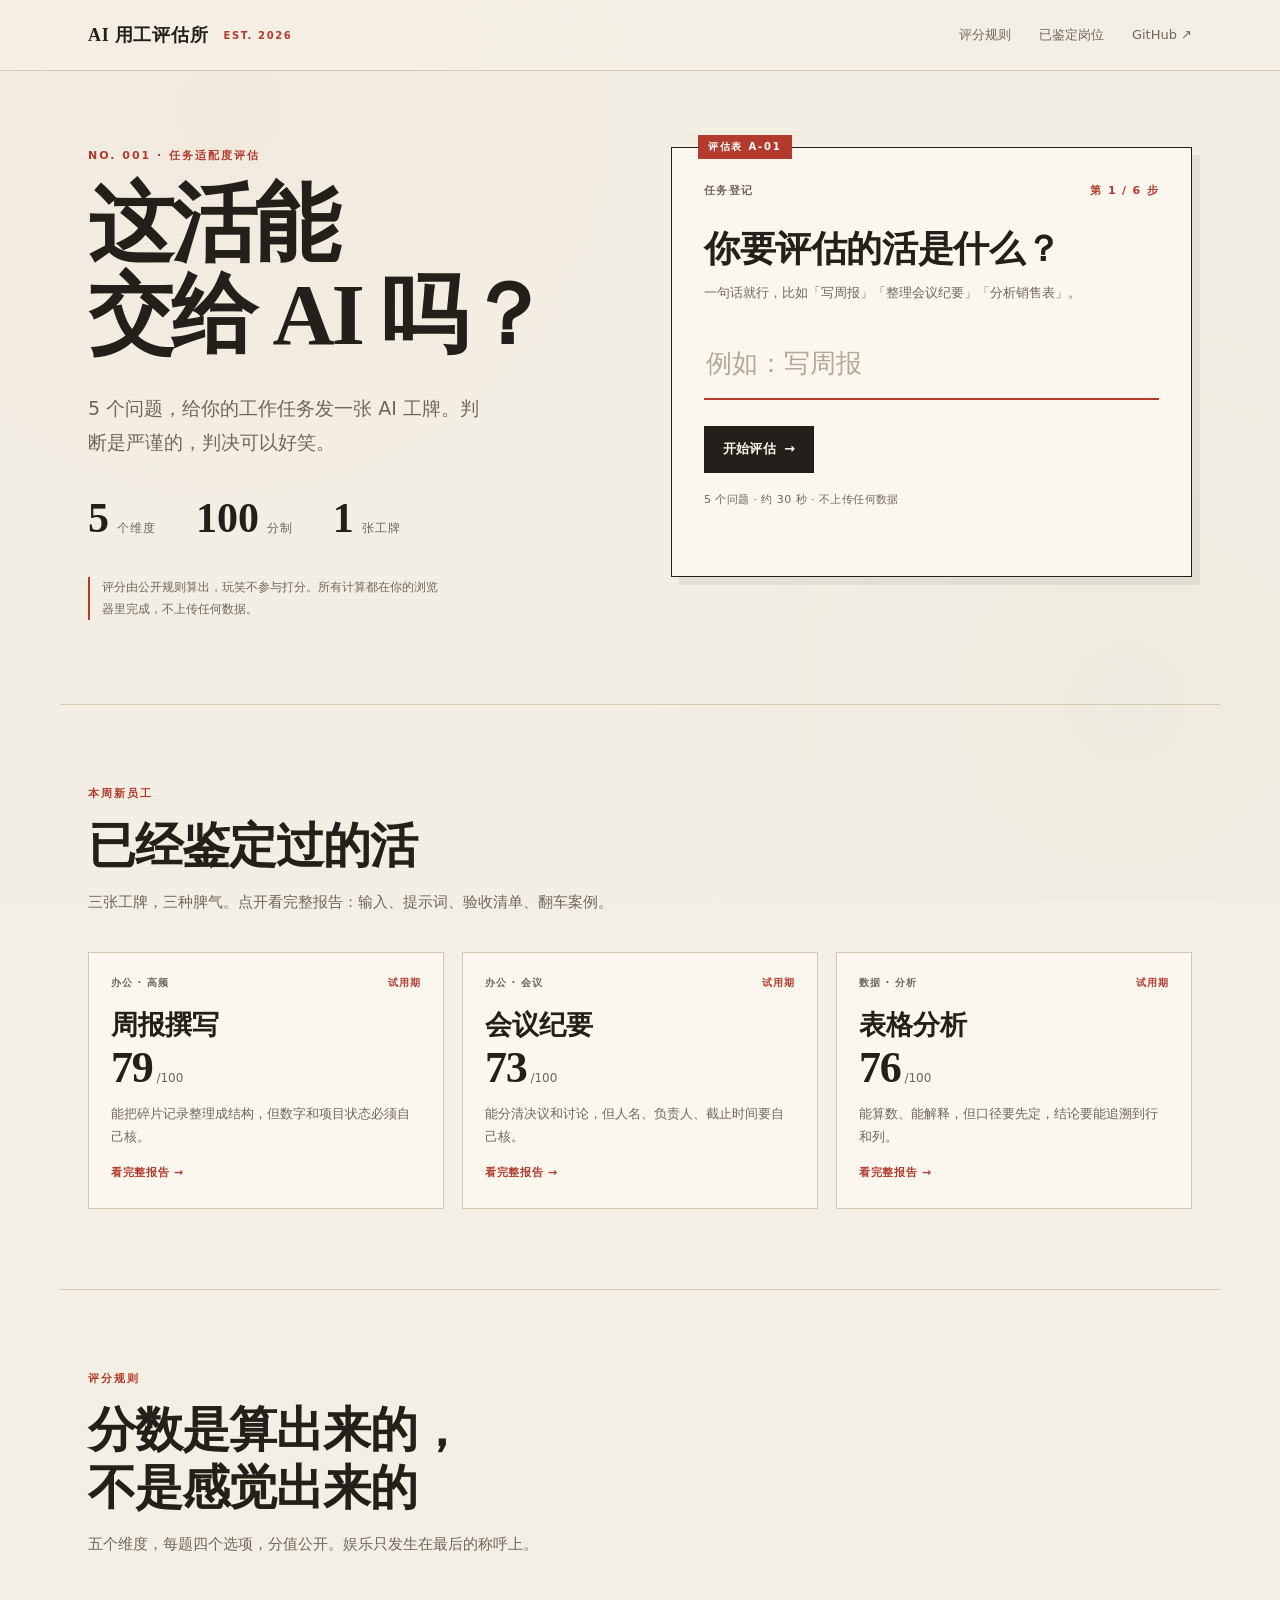
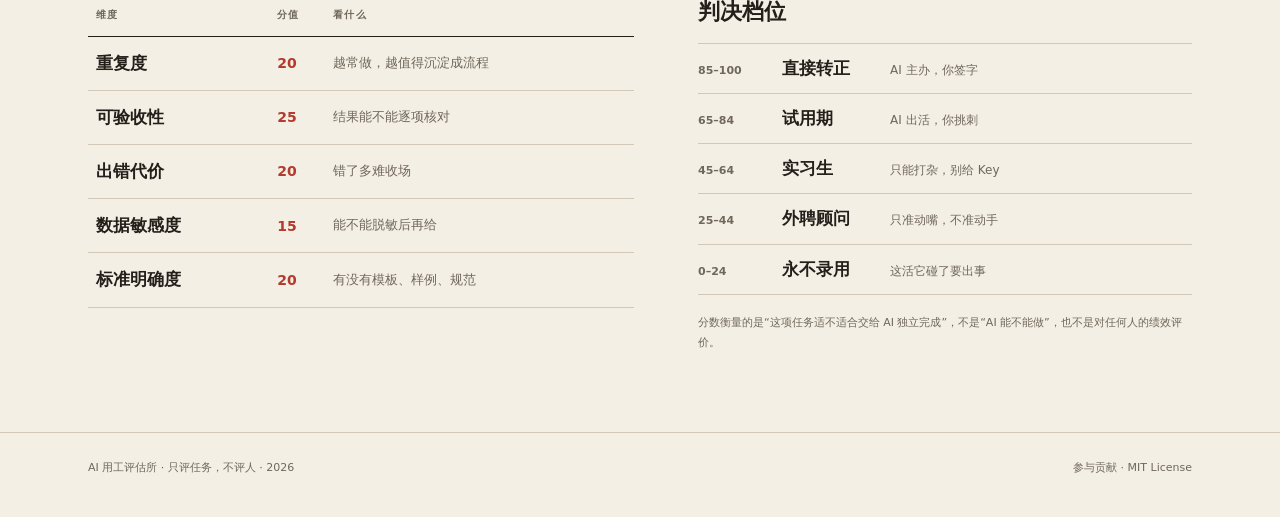
==== index.html @ 8b58a0d5 "feat: AI 用工评估所 MVP" ====
<!doctype html>
<html lang="zh-CN">
<head>
  <meta charset="utf-8">
  <meta name="viewport" content="width=device-width, initial-scale=1">
  <title>这活能交给 AI 吗？· AI 用工评估所</title>
  <meta name="description" content="5 个问题，给你的工作任务发一张 AI 工牌。5 个维度、100 分，严谨打分，判决可以好笑。">
  <meta property="og:title" content="这活能交给 AI 吗？">
  <meta property="og:description" content="给每个工作任务发一张 AI 工牌。严谨打分，判决可以好笑。">
  <meta property="og:type" content="website">
  <link rel="icon" href="data:image/svg+xml,%3Csvg xmlns='http://www.w3.org/2000/svg' viewBox='0 0 64 64'%3E%3Crect width='64' height='64' fill='%23f4efe4'/%3E%3Ccircle cx='32' cy='32' r='25' fill='none' stroke='%23b23b2e' stroke-width='4'/%3E%3Ctext x='32' y='40' font-size='18' font-family='sans-serif' font-weight='bold' text-anchor='middle' fill='%23b23b2e'%3E AI%3C/text%3E%3C/svg%3E">
  <link rel="stylesheet" href="assets/styles.css">
</head>
<body>
  <div class="grain" aria-hidden="true"></div>

  <header class="nav">
    <div class="wrap nav-inner">
      <a class="brand" href="./">AI 用工评估所 <span>EST. 2026</span></a>
      <nav aria-label="主导航">
        <a href="#rules">评分规则</a>
        <a href="#jobs">已鉴定岗位</a>
        <a id="repo-link" href="https://github.com/" target="_blank" rel="noopener">GitHub ↗</a>
      </nav>
    </div>
  </header>

  <main>
    <section class="hero wrap" id="hero">
      <div class="hero-copy">
        <p class="eyebrow">NO. 001 · 任务适配度评估</p>
        <h1>这活能<br><span class="nowrap">交给 AI 吗？</span></h1>
        <p class="lede">5 个问题，给你的工作任务发一张 AI 工牌。判断是严谨的，判决可以好笑。</p>
        <ul class="facts">
          <li><strong>5</strong><span>个维度</span></li>
          <li><strong>100</strong><span>分制</span></li>
          <li><strong>1</strong><span>张工牌</span></li>
        </ul>
        <p class="fineprint">评分由公开规则算出，玩笑不参与打分。所有计算都在你的浏览器里完成，不上传任何数据。</p>
      </div>

      <div class="quiz" id="quiz" aria-live="polite">
        <noscript><p>这个评估器需要 JavaScript。请开启后刷新页面。</p></noscript>
      </div>
    </section>

    <section class="result-section" id="result" hidden></section>

    <section class="section wrap" id="jobs">
      <div class="section-head">
        <p class="eyebrow">本周新员工</p>
        <h2>已经鉴定过的活</h2>
        <p>三张工牌，三种脾气。点开看完整报告：输入、提示词、验收清单、翻车案例。</p>
      </div>
      <div class="jobs">
        <a class="job" href="scenarios/weekly-report.md" data-repo-path="scenarios/weekly-report.md">
          <div class="job-top"><span class="tag">办公 · 高频</span><span class="verdict">试用期</span></div>
          <h3>周报撰写</h3>
          <p class="job-score">79<span>/100</span></p>
          <p>能把碎片记录整理成结构，但数字和项目状态必须自己核。</p>
          <span class="job-link">看完整报告 →</span>
        </a>
        <a class="job" href="scenarios/meeting-notes.md" data-repo-path="scenarios/meeting-notes.md">
          <div class="job-top"><span class="tag">办公 · 会议</span><span class="verdict">试用期</span></div>
          <h3>会议纪要</h3>
          <p class="job-score">73<span>/100</span></p>
          <p>能分清决议和讨论，但人名、负责人、截止时间要自己核。</p>
          <span class="job-link">看完整报告 →</span>
        </a>
        <a class="job" href="scenarios/spreadsheet-analysis.md" data-repo-path="scenarios/spreadsheet-analysis.md">
          <div class="job-top"><span class="tag">数据 · 分析</span><span class="verdict">试用期</span></div>
          <h3>表格分析</h3>
          <p class="job-score">76<span>/100</span></p>
          <p>能算数、能解释，但口径要先定，结论要能追溯到行和列。</p>
          <span class="job-link">看完整报告 →</span>
        </a>
      </div>
    </section>

    <section class="section wrap" id="rules">
      <div class="section-head">
        <p class="eyebrow">评分规则</p>
        <h2>分数是算出来的，<br>不是感觉出来的</h2>
        <p>五个维度，每题四个选项，分值公开。娱乐只发生在最后的称呼上。</p>
      </div>
      <div class="rules-grid">
        <table class="rules-table">
          <thead>
            <tr><th>维度</th><th>分值</th><th>看什么</th></tr>
          </thead>
          <tbody>
            <tr><th>重复度</th><td>20</td><td>越常做，越值得沉淀成流程</td></tr>
            <tr><th>可验收性</th><td>25</td><td>结果能不能逐项核对</td></tr>
            <tr><th>出错代价</th><td>20</td><td>错了多难收场</td></tr>
            <tr><th>数据敏感度</th><td>15</td><td>能不能脱敏后再给</td></tr>
            <tr><th>标准明确度</th><td>20</td><td>有没有模板、样例、规范</td></tr>
          </tbody>
        </table>
        <div class="rules-note">
          <h3>判决档位</h3>
          <ul class="verdict-list">
            <li><b>85–100</b><span>直接转正</span><em>AI 主办，你签字</em></li>
            <li><b>65–84</b><span>试用期</span><em>AI 出活，你挑刺</em></li>
            <li><b>45–64</b><span>实习生</span><em>只能打杂，别给 Key</em></li>
            <li><b>25–44</b><span>外聘顾问</span><em>只准动嘴，不准动手</em></li>
            <li><b>0–24</b><span>永不录用</span><em>这活它碰了要出事</em></li>
          </ul>
          <p class="rules-fine">分数衡量的是“这项任务适不适合交给 AI 独立完成”，不是“AI 能不能做”，也不是对任何人的绩效评价。</p>
        </div>
      </div>
    </section>
  </main>

  <footer class="footer">
    <div class="wrap footer-inner">
      <p>AI 用工评估所 · 只评任务，不评人 · <span id="year">2026</span></p>
      <p><a href="CONTRIBUTING.md" data-repo-path="CONTRIBUTING.md">参与贡献</a> · <a href="LICENSE" data-repo-path="LICENSE">MIT License</a></p>
    </div>
  </footer>

  <script src="assets/app.js"></script>
</body>
</html>
---- assets/styles.css ----
:root {
  --paper: #f4efe4;
  --paper-soft: #fbf7ee;
  --paper-deep: #ece4d4;
  --ink: #231f1a;
  --muted: #6f675b;
  --line: #d3c8b5;
  --line-soft: #e2d8c6;
  --red: #b23b2e;
  --red-dark: #8f2d23;
  --green: #3d6b4f;
  --gold: #a8792c;
  --serif: "Songti SC", "STSong", "SimSun", Georgia, serif;
  --sans: "PingFang SC", "Microsoft YaHei", "Noto Sans SC", system-ui, sans-serif;
  --shadow: 8px 8px 0 rgba(35, 31, 26, 0.07);
}

* { box-sizing: border-box; }

html {
  scroll-behavior: smooth;
  -webkit-text-size-adjust: 100%;
}

body {
  margin: 0;
  background: var(--paper);
  color: var(--ink);
  font-family: var(--sans);
  font-size: 16px;
  line-height: 1.6;
  -webkit-font-smoothing: antialiased;
}

[hidden] { display: none !important; }

::selection {
  background: var(--red);
  color: var(--paper-soft);
}

a {
  color: inherit;
  text-decoration: none;
}

a:hover { text-decoration: underline; }

button, input { font: inherit; }

button { color: inherit; }

:focus-visible {
  outline: 2px dashed var(--red);
  outline-offset: 3px;
}

.sr-only {
  position: absolute;
  width: 1px;
  height: 1px;
  padding: 0;
  margin: -1px;
  overflow: hidden;
  clip: rect(0, 0, 0, 0);
  white-space: nowrap;
  border: 0;
}

.grain {
  position: fixed;
  inset: 0;
  z-index: 0;
  pointer-events: none;
  opacity: 0.5;
  background-image:
    repeating-linear-gradient(0deg, rgba(35, 31, 26, 0.022) 0, rgba(35, 31, 26, 0.022) 1px, transparent 1px, transparent 4px),
    radial-gradient(circle at 18% 12%, rgba(178, 59, 46, 0.05), transparent 34%),
    radial-gradient(circle at 88% 78%, rgba(61, 107, 79, 0.05), transparent 38%);
}

.wrap {
  width: 100%;
  max-width: 1160px;
  margin: 0 auto;
  padding: 0 28px;
  position: relative;
  z-index: 1;
}

/* ---------- nav ---------- */

.nav {
  position: sticky;
  top: 0;
  z-index: 20;
  background: rgba(244, 239, 228, 0.9);
  backdrop-filter: blur(10px);
  border-bottom: 1px solid var(--line);
}

.nav-inner {
  display: flex;
  align-items: center;
  justify-content: space-between;
  min-height: 70px;
  gap: 24px;
}

.brand {
  font-family: var(--serif);
  font-weight: 700;
  font-size: 18px;
  letter-spacing: 0.04em;
  white-space: nowrap;
}

.brand span {
  display: inline-block;
  margin-left: 10px;
  font-family: var(--sans);
  font-size: 10px;
  font-weight: 600;
  letter-spacing: 0.16em;
  color: var(--red);
  vertical-align: 2px;
}

.nav nav {
  display: flex;
  align-items: center;
  gap: 28px;
  font-size: 13px;
  color: var(--muted);
}

.nav nav a:hover {
  color: var(--ink);
  text-decoration: none;
}

/* ---------- hero ---------- */

.hero {
  display: grid;
  grid-template-columns: 1fr 1.02fr;
  gap: 72px;
  align-items: start;
  padding-top: 76px;
  padding-bottom: 84px;
}

.eyebrow {
  margin: 0 0 14px;
  font-size: 11px;
  font-weight: 700;
  letter-spacing: 0.18em;
  color: var(--red);
}

.hero h1 {
  margin: 0;
  font-family: var(--serif);
  font-size: clamp(52px, 6.8vw, 86px);
  font-weight: 700;
  line-height: 1.06;
  letter-spacing: -0.035em;
}

.nowrap { white-space: nowrap; }

.lede {
  max-width: 21em;
  margin: 30px 0 0;
  font-size: 19px;
  line-height: 1.8;
  color: var(--muted);
}

.facts {
  display: flex;
  gap: 40px;
  margin: 38px 0 0;
  padding: 0;
  list-style: none;
}

.facts li {
  display: flex;
  align-items: baseline;
  gap: 8px;
}

.facts strong {
  font-family: var(--serif);
  font-size: 42px;
  line-height: 1;
  font-weight: 700;
}

.facts span {
  font-size: 12px;
  color: var(--muted);
  letter-spacing: 0.08em;
}

.fineprint {
  max-width: 30em;
  margin: 38px 0 0;
  padding-left: 12px;
  border-left: 2px solid var(--red);
  font-size: 12px;
  line-height: 1.8;
  color: var(--muted);
}

/* ---------- quiz ---------- */

.quiz {
  position: relative;
  background: var(--paper-soft);
  border: 1.5px solid var(--ink);
  box-shadow: var(--shadow);
  padding: 34px 32px 28px;
  min-height: 430px;
}

.quiz::before {
  content: "评估表 A-01";
  position: absolute;
  top: -13px;
  left: 26px;
  padding: 4px 10px;
  background: var(--red);
  color: #fff;
  font-size: 10px;
  font-weight: 700;
  letter-spacing: 0.18em;
}

.quiz-head {
  display: flex;
  align-items: center;
  justify-content: space-between;
  gap: 16px;
  font-size: 11px;
  font-weight: 600;
  letter-spacing: 0.12em;
  color: var(--muted);
}

.quiz-step {
  font-variant-numeric: tabular-nums;
  color: var(--red);
}

.quiz-q {
  margin: 26px 0 10px;
  font-family: var(--serif);
  font-size: clamp(28px, 3.2vw, 36px);
  line-height: 1.3;
  font-weight: 700;
  letter-spacing: -0.01em;
}

.quiz-hint {
  margin: 0;
  font-size: 13px;
  line-height: 1.7;
  color: var(--muted);
}

.quiz-dim {
  margin: 0 0 2px;
  font-size: 11px;
  font-weight: 700;
  letter-spacing: 0.14em;
  color: var(--red);
}

.progress {
  display: flex;
  gap: 6px;
  margin: 22px 0 26px;
}

.seg {
  flex: 1;
  height: 3px;
  background: var(--line-soft);
}

.seg.on { background: var(--red); }

.task-input {
  width: 100%;
  margin-top: 24px;
  padding: 10px 2px 12px;
  border: 0;
  border-bottom: 2px solid var(--ink);
  border-radius: 0;
  background: transparent;
  font-family: var(--serif);
  font-size: 30px;
  color: var(--ink);
  outline: none;
}

.task-input::placeholder {
  color: #b4a997;
  font-size: 26px;
}

.task-input:focus { border-bottom-color: var(--red); }

.task-input.shake { animation: shake 0.36s ease; }

@keyframes shake {
  0%, 100% { transform: translateX(0); }
  25% { transform: translateX(-5px); }
  50% { transform: translateX(5px); }
  75% { transform: translateX(-3px); }
}

.options {
  display: grid;
  gap: 9px;
  margin-top: 24px;
}

.opt {
  display: flex;
  align-items: center;
  gap: 12px;
  width: 100%;
  padding: 13px 14px;
  border: 1px solid var(--line);
  background: transparent;
  text-align: left;
  cursor: pointer;
  transition: background 0.15s ease, border-color 0.15s ease, transform 0.15s ease;
}

.opt:hover {
  background: #f3ecdd;
  border-color: var(--ink);
}

.opt:active { transform: translateY(1px); }

.opt.sel {
  background: #f8e9e4;
  border-color: var(--red);
}

.mark {
  display: grid;
  place-items: center;
  flex: 0 0 24px;
  width: 24px;
  height: 24px;
  border: 1px solid var(--line);
  border-radius: 50%;
  font-size: 10px;
  font-weight: 700;
  color: var(--muted);
}

.opt.sel .mark {
  background: var(--red);
  border-color: var(--red);
  color: #fff;
}

.opt-label {
  flex: 1;
  font-size: 14px;
  line-height: 1.5;
}

.quiz-actions {
  display: flex;
  align-items: center;
  justify-content: space-between;
  gap: 12px;
  margin-top: 26px;
}

.quiz-foot {
  margin: 18px 0 0;
  font-size: 11px;
  letter-spacing: 0.04em;
  color: var(--muted);
}

/* ---------- buttons ---------- */

.btn {
  display: inline-flex;
  align-items: center;
  justify-content: center;
  gap: 8px;
  padding: 12px 18px;
  border: 1px solid var(--ink);
  background: transparent;
  font-size: 13px;
  font-weight: 600;
  letter-spacing: 0.02em;
  cursor: pointer;
  transition: background 0.15s ease, color 0.15s ease, border-color 0.15s ease, transform 0.15s ease;
}

.btn:hover { text-decoration: none; }

.btn:active { transform: translateY(1px); }

.btn-primary {
  background: var(--ink);
  color: var(--paper-soft);
}

.btn-primary:hover {
  background: var(--red);
  border-color: var(--red);
}

.btn-ghost {
  border-color: var(--line);
  color: var(--muted);
}

.btn-ghost:hover {
  border-color: var(--ink);
  color: var(--ink);
  background: var(--paper-deep);
}

/* ---------- result ---------- */

.result-section {
  padding: 56px 0 88px;
  border-top: 1px solid var(--line);
  border-bottom: 1px solid var(--line);
  background:
    linear-gradient(180deg, rgba(236, 228, 212, 0.55), rgba(244, 239, 228, 0.2));
}

.result-head {
  display: flex;
  align-items: flex-end;
  justify-content: space-between;
  gap: 32px;
  padding-bottom: 28px;
  border-bottom: 2px solid var(--ink);
}

.result-verdict {
  margin: 6px 0 8px;
  font-family: var(--serif);
  font-size: clamp(48px, 6vw, 72px);
  line-height: 1.1;
  letter-spacing: -0.03em;
}

.result-line {
  margin: 0;
  font-size: 15px;
  color: var(--muted);
}

.result-line strong {
  color: var(--ink);
  font-size: 18px;
}

.score-big {
  flex: 0 0 auto;
  font-family: var(--serif);
  font-size: clamp(64px, 8vw, 104px);
  line-height: 0.9;
  font-weight: 700;
  letter-spacing: -0.04em;
}

.score-big span {
  font-family: var(--sans);
  font-size: 18px;
  font-weight: 500;
  letter-spacing: 0;
  color: var(--muted);
  margin-left: 6px;
}

.result-grid {
  display: grid;
  grid-template-columns: 420px 1fr;
  gap: 56px;
  align-items: start;
  margin-top: 40px;
}

.badge-col { position: sticky; top: 92px; }

#badge {
  display: block;
  width: 100%;
  height: auto;
  background: var(--paper-soft);
  border: 1px solid var(--line);
  box-shadow: 10px 10px 0 rgba(35, 31, 26, 0.08);
}

.badge-actions {
  display: flex;
  gap: 10px;
  margin-top: 16px;
}

.badge-actions .btn { flex: 1; }

.tabs {
  display: flex;
  gap: 26px;
  border-bottom: 1px solid var(--line);
  margin-bottom: 26px;
}

.tab {
  padding: 10px 0 12px;
  border: 0;
  border-bottom: 2px solid transparent;
  background: transparent;
  font-size: 13px;
  font-weight: 600;
  color: var(--muted);
  cursor: pointer;
}

.tab:hover { color: var(--ink); }

.tab.active {
  color: var(--ink);
  border-bottom-color: var(--red);
}

.big-quote {
  margin: 0 0 26px;
  padding-left: 18px;
  border-left: 3px solid var(--red);
  font-family: var(--serif);
  font-size: clamp(23px, 2.6vw, 30px);
  line-height: 1.65;
  letter-spacing: -0.01em;
}

.facts-list {
  display: grid;
  margin: 0;
  border-top: 1px solid var(--line);
}

.facts-list > div {
  display: grid;
  grid-template-columns: 76px 1fr;
  gap: 16px;
  padding: 12px 0;
  border-bottom: 1px dashed var(--line);
}

.facts-list dt {
  font-size: 11px;
  font-weight: 700;
  letter-spacing: 0.12em;
  color: var(--muted);
  padding-top: 2px;
}

.facts-list dd {
  margin: 0;
  font-size: 14px;
  line-height: 1.7;
}

.panel-note {
  margin: 22px 0 0;
  font-size: 12px;
  line-height: 1.7;
  color: var(--muted);
}

.result-actions {
  display: flex;
  gap: 10px;
  margin-top: 30px;
}

/* ---------- serious report ---------- */

.report-meta {
  display: flex;
  justify-content: space-between;
  font-size: 11px;
  font-weight: 600;
  letter-spacing: 0.12em;
  color: var(--muted);
  padding-bottom: 10px;
  border-bottom: 1px solid var(--line);
}

.report h3 {
  margin: 18px 0 6px;
  font-family: var(--serif);
  font-size: 30px;
  line-height: 1.3;
}

.report-summary {
  margin: 0 0 24px;
  font-size: 14px;
  color: var(--muted);
}

.report-summary strong { color: var(--ink); }

.score-table {
  width: 100%;
  border-collapse: collapse;
  font-size: 13px;
}

.score-table thead th {
  padding: 8px 8px;
  border-bottom: 1px solid var(--ink);
  text-align: left;
  font-size: 10px;
  font-weight: 700;
  letter-spacing: 0.12em;
  color: var(--muted);
}

.score-table tbody th,
.score-table tbody td {
  padding: 11px 8px;
  border-bottom: 1px solid var(--line-soft);
  text-align: left;
  vertical-align: middle;
}

.score-table tbody th {
  font-size: 13px;
  font-weight: 600;
  white-space: nowrap;
}

.score-table tbody th small {
  display: block;
  font-size: 10px;
  font-weight: 400;
  color: var(--muted);
}

.score-table td b {
  display: inline-block;
  min-width: 22px;
  font-variant-numeric: tabular-nums;
}

.bar {
  display: inline-block;
  width: 82px;
  height: 6px;
  margin-right: 8px;
  background: var(--line-soft);
  vertical-align: middle;
}

.bar i {
  display: block;
  height: 100%;
  background: var(--red);
}

.report h4 {
  margin: 28px 0 8px;
  font-family: var(--serif);
  font-size: 20px;
}

.report p {
  margin: 0;
  font-size: 14px;
  line-height: 1.8;
}

.checklist {
  margin: 0;
  padding-left: 18px;
  font-size: 14px;
  line-height: 1.8;
}

.checklist li { margin: 5px 0; }

.report-foot {
  margin-top: 28px !important;
  padding-top: 14px;
  border-top: 1px solid var(--line);
  font-size: 11px !important;
  color: var(--muted);
}

/* ---------- jobs ---------- */

.section {
  padding-top: 80px;
  padding-bottom: 80px;
  border-top: 1px solid var(--line);
}

.section-head {
  max-width: 680px;
  margin-bottom: 36px;
}

.section-head h2 {
  margin: 0 0 14px;
  font-family: var(--serif);
  font-size: clamp(34px, 4.2vw, 48px);
  line-height: 1.2;
  letter-spacing: -0.02em;
}

.section-head p:last-child {
  margin: 0;
  font-size: 15px;
  line-height: 1.8;
  color: var(--muted);
}

.jobs {
  display: grid;
  grid-template-columns: repeat(3, 1fr);
  gap: 18px;
}

.job {
  display: block;
  padding: 22px 22px 24px;
  border: 1px solid var(--line);
  background: var(--paper-soft);
  transition: transform 0.18s ease, border-color 0.18s ease, box-shadow 0.18s ease;
}

.job:hover {
  transform: translateY(-4px);
  border-color: var(--ink);
  box-shadow: 6px 6px 0 rgba(35, 31, 26, 0.08);
  text-decoration: none;
}

.job-top {
  display: flex;
  align-items: center;
  justify-content: space-between;
  gap: 12px;
  font-size: 10px;
  font-weight: 700;
  letter-spacing: 0.1em;
}

.tag { color: var(--muted); }

.job .verdict {
  color: var(--red);
}

.job h3 {
  margin: 18px 0 2px;
  font-family: var(--serif);
  font-size: 27px;
  line-height: 1.25;
}

.job-score {
  margin: 0;
  font-family: var(--serif);
  font-size: 44px;
  font-weight: 700;
  line-height: 1.1;
  letter-spacing: -0.03em;
}

.job-score span {
  font-family: var(--sans);
  font-size: 12px;
  font-weight: 500;
  letter-spacing: 0;
  color: var(--muted);
  margin-left: 4px;
}

.job p:not(.job-score) {
  margin: 10px 0 0;
  font-size: 13px;
  line-height: 1.75;
  color: var(--muted);
}

.job-link {
  display: inline-block;
  margin-top: 16px;
  font-size: 11px;
  font-weight: 700;
  letter-spacing: 0.06em;
  color: var(--red);
}

/* ---------- rules ---------- */

.rules-grid {
  display: grid;
  grid-template-columns: 1.05fr 0.95fr;
  gap: 64px;
  align-items: start;
}

.rules-table {
  width: 100%;
  border-collapse: collapse;
  font-size: 14px;
}

.rules-table th,
.rules-table td {
  padding: 13px 8px;
  border-bottom: 1px solid var(--line);
  text-align: left;
}

.rules-table thead th {
  border-bottom: 1px solid var(--ink);
  font-size: 10px;
  font-weight: 700;
  letter-spacing: 0.12em;
  color: var(--muted);
}

.rules-table tbody th {
  font-family: var(--serif);
  font-size: 17px;
  font-weight: 700;
}

.rules-table td:nth-child(2) {
  width: 56px;
  font-variant-numeric: tabular-nums;
  color: var(--red);
  font-weight: 700;
}

.rules-table td:last-child {
  font-size: 13px;
  color: var(--muted);
}

.rules-note h3 {
  margin: 0 0 14px;
  font-family: var(--serif);
  font-size: 22px;
}

.verdict-list {
  margin: 0;
  padding: 0;
  list-style: none;
  border-top: 1px solid var(--line);
}

.verdict-list li {
  display: grid;
  grid-template-columns: 72px 96px 1fr;
  gap: 12px;
  align-items: baseline;
  padding: 11px 0;
  border-bottom: 1px solid var(--line);
}

.verdict-list b {
  font-size: 11px;
  color: var(--muted);
  font-variant-numeric: tabular-nums;
}

.verdict-list span {
  font-family: var(--serif);
  font-size: 17px;
  font-weight: 700;
}

.verdict-list em {
  font-style: normal;
  font-size: 12px;
  color: var(--muted);
}

.rules-fine {
  margin: 18px 0 0;
  font-size: 11px;
  line-height: 1.8;
  color: var(--muted);
}

/* ---------- footer ---------- */

.footer {
  border-top: 1px solid var(--line);
  padding: 26px 0 40px;
}

.footer-inner {
  display: flex;
  align-items: center;
  justify-content: space-between;
  gap: 20px;
  font-size: 11px;
  color: var(--muted);
}

.footer-inner p { margin: 0; }

.footer-inner a:hover { color: var(--ink); }

/* ---------- toast ---------- */

.toast {
  position: fixed;
  left: 50%;
  bottom: 26px;
  z-index: 100;
  transform: translate(-50%, 12px);
  padding: 11px 18px;
  background: var(--ink);
  color: var(--paper-soft);
  font-size: 13px;
  opacity: 0;
  pointer-events: none;
  transition: opacity 0.2s ease, transform 0.2s ease;
}

.toast.show {
  opacity: 1;
  transform: translate(-50%, 0);
}

/* ---------- responsive ---------- */

@media (max-width: 980px) {
  .hero {
    grid-template-columns: 1fr;
    gap: 42px;
    padding-top: 54px;
    padding-bottom: 64px;
  }

  .hero-copy { max-width: 620px; }

  .result-grid {
    grid-template-columns: 1fr;
    gap: 40px;
  }

  .badge-col {
    position: static;
    max-width: 420px;
  }

  .jobs { grid-template-columns: 1fr; }

  .rules-grid {
    grid-template-columns: 1fr;
    gap: 40px;
  }
}

@media (max-width: 600px) {
  .wrap { padding: 0 18px; }

  .nav nav a:not(#repo-link) { display: none; }

  .brand { font-size: 16px; }

  .hero { padding-top: 34px; gap: 26px; }

  .hero h1 { font-size: 46px; }

  .lede {
    margin-top: 18px;
    font-size: 16px;
    line-height: 1.7;
  }

  .facts, .fineprint { display: none; }

  .quiz { padding: 28px 18px 22px; }

  .quiz-q { font-size: 25px; }

  .task-input { font-size: 24px; }

  .result-head {
    align-items: flex-start;
    flex-direction: column;
    gap: 14px;
  }

  .score-big { font-size: 60px; }

  .result-grid { margin-top: 30px; }

  .badge-actions { flex-direction: column; }

  .result-actions { flex-direction: column; align-items: stretch; }

  .verdict-list li { grid-template-columns: 64px 88px 1fr; }

  .footer-inner {
    flex-direction: column;
    align-items: flex-start;
    gap: 8px;
  }

  .score-table td:nth-child(2) .bar { width: 46px; }

  .score-table tbody th,
  .score-table tbody td { padding: 10px 5px; }
}

@media (prefers-reduced-motion: reduce) {
  html { scroll-behavior: auto; }
  *, *::before, *::after {
    animation-duration: 0.01ms !important;
    transition-duration: 0.01ms !important;
  }
}
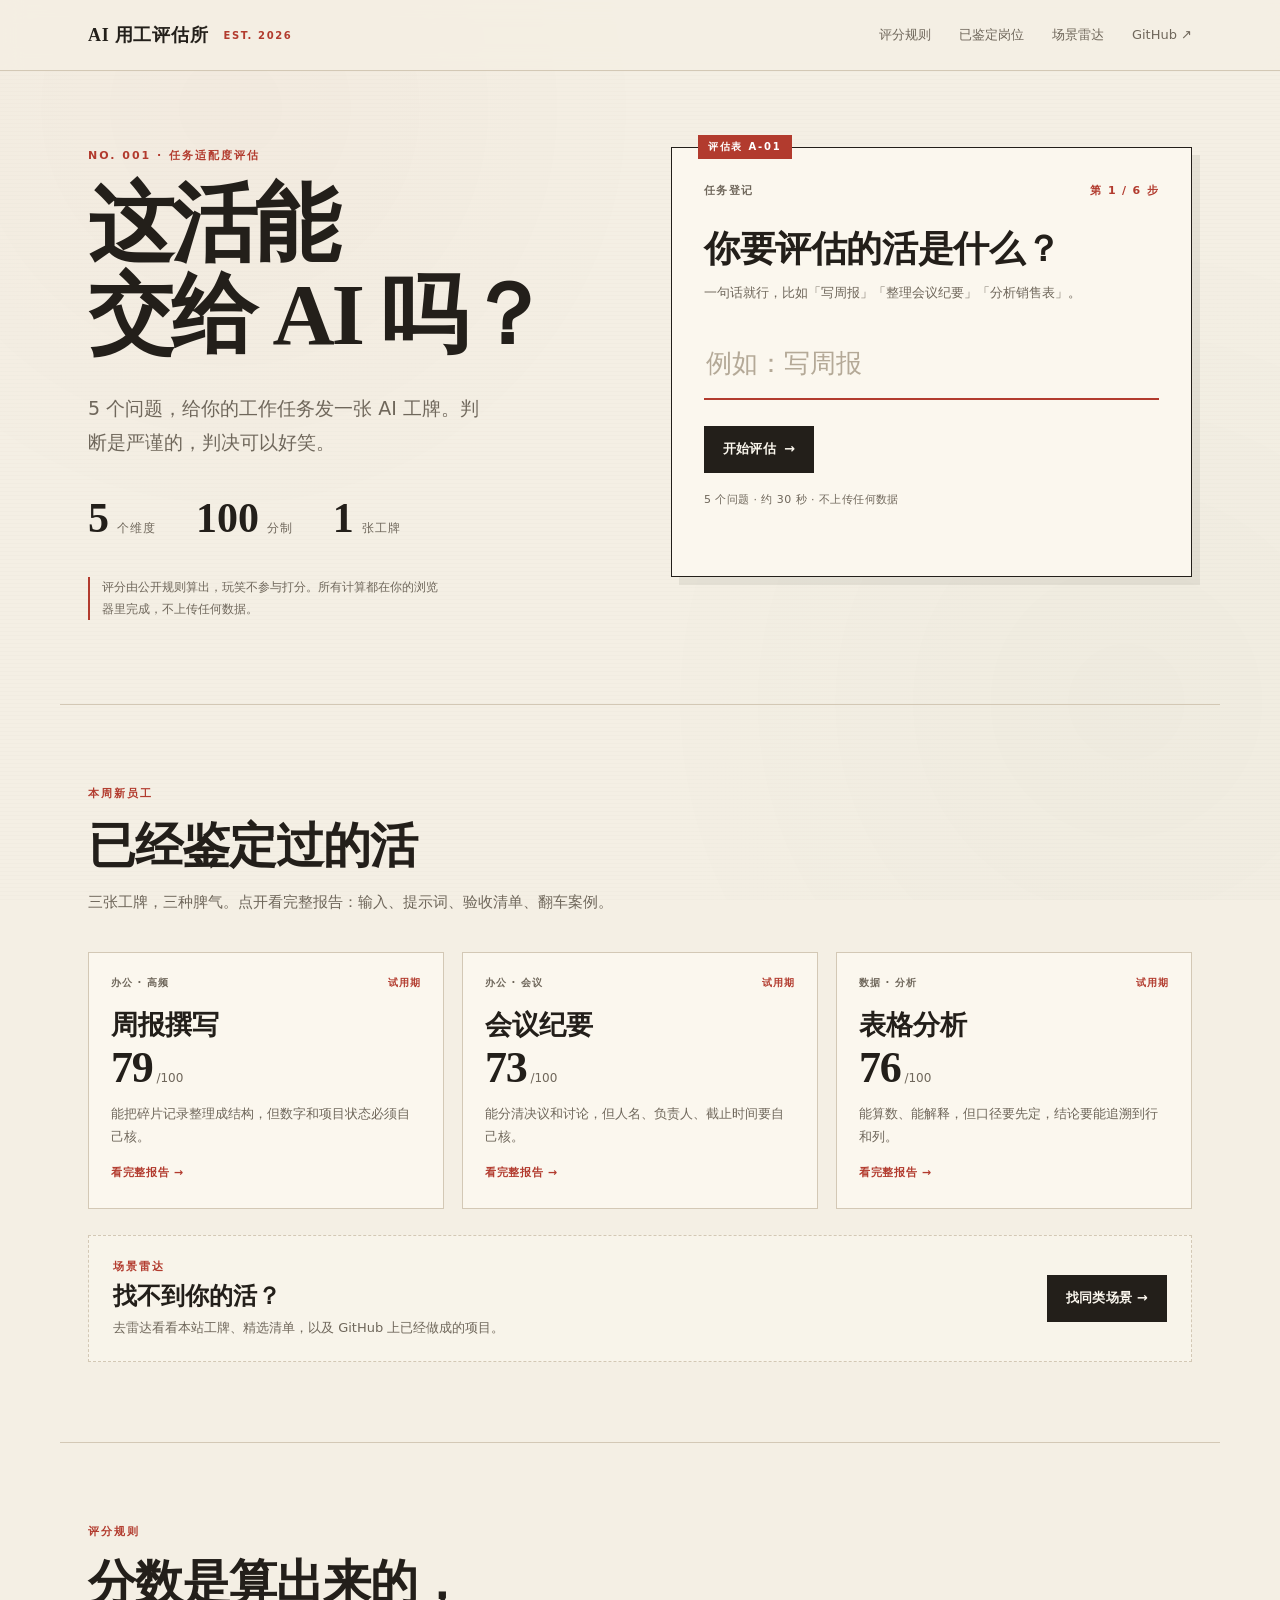
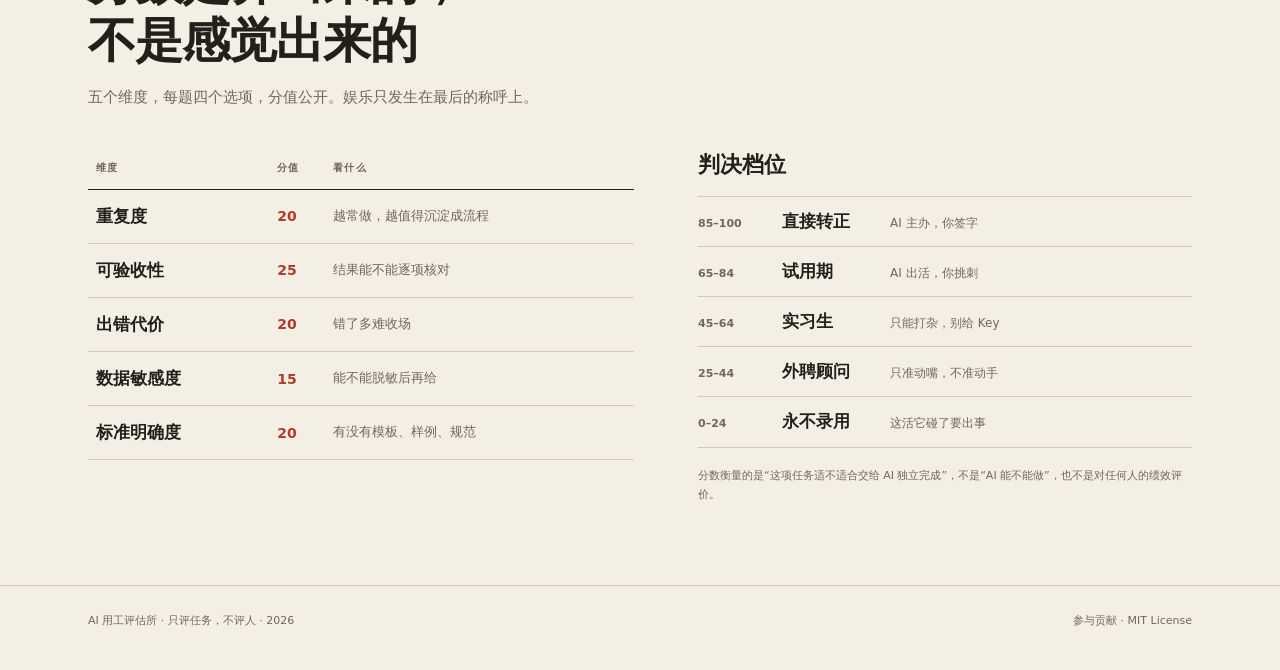
==== commit ecbf7dec: "feat: add scene radar with curated sources and GitHub search" ====
--- a/index.html
+++ b/index.html
@@ -18,8 +18,9 @@
     <div class="wrap nav-inner">
       <a class="brand" href="./">AI 用工评估所 <span>EST. 2026</span></a>
       <nav aria-label="主导航">
-        <a href="#rules">评分规则</a>
-        <a href="#jobs">已鉴定岗位</a>
+        <a class="nav-anchor" href="#rules">评分规则</a>
+        <a class="nav-anchor" href="#jobs">已鉴定岗位</a>
+        <a href="radar.html">场景雷达</a>
         <a id="repo-link" href="https://github.com/" target="_blank" rel="noopener">GitHub ↗</a>
       </nav>
     </div>
@@ -75,6 +76,15 @@
           <span class="job-link">看完整报告 →</span>
         </a>
       </div>
+
+      <div class="radar-teaser">
+        <div>
+          <p class="eyebrow">场景雷达</p>
+          <h3>找不到你的活？</h3>
+          <p>去雷达看看本站工牌、精选清单，以及 GitHub 上已经做成的项目。</p>
+        </div>
+        <a class="btn btn-primary" href="radar.html">找同类场景 →</a>
+      </div>
     </section>
 
     <section class="section wrap" id="rules">
--- a/assets/styles.css
+++ b/assets/styles.css
@@ -815,6 +815,35 @@
   color: var(--red);
 }
 
+.radar-teaser {
+  display: flex;
+  align-items: center;
+  justify-content: space-between;
+  gap: 24px;
+  margin-top: 26px;
+  padding: 22px 24px;
+  border: 1px dashed var(--line);
+  background: rgba(251, 247, 238, 0.55);
+}
+
+.radar-teaser .eyebrow { margin-bottom: 6px; }
+
+.radar-teaser h3 {
+  margin: 0 0 4px;
+  font-family: var(--serif);
+  font-size: 24px;
+  line-height: 1.3;
+}
+
+.radar-teaser p:last-child {
+  margin: 0;
+  font-size: 13px;
+  line-height: 1.7;
+  color: var(--muted);
+}
+
+.radar-teaser .btn { flex: 0 0 auto; }
+
 /* ---------- rules ---------- */
 
 .rules-grid {
@@ -985,9 +1014,11 @@
 @media (max-width: 600px) {
   .wrap { padding: 0 18px; }
 
-  .nav nav a:not(#repo-link) { display: none; }
+  .nav nav a.nav-anchor { display: none; }
 
   .brand { font-size: 16px; }
+
+  .brand span { display: none; }
 
   .hero { padding-top: 34px; gap: 26px; }
 
@@ -1022,6 +1053,14 @@
   .result-actions { flex-direction: column; align-items: stretch; }
 
   .verdict-list li { grid-template-columns: 64px 88px 1fr; }
+
+  .radar-teaser {
+    flex-direction: column;
+    align-items: flex-start;
+    gap: 16px;
+  }
+
+  .radar-teaser .btn { width: 100%; }
 
   .footer-inner {
     flex-direction: column;
